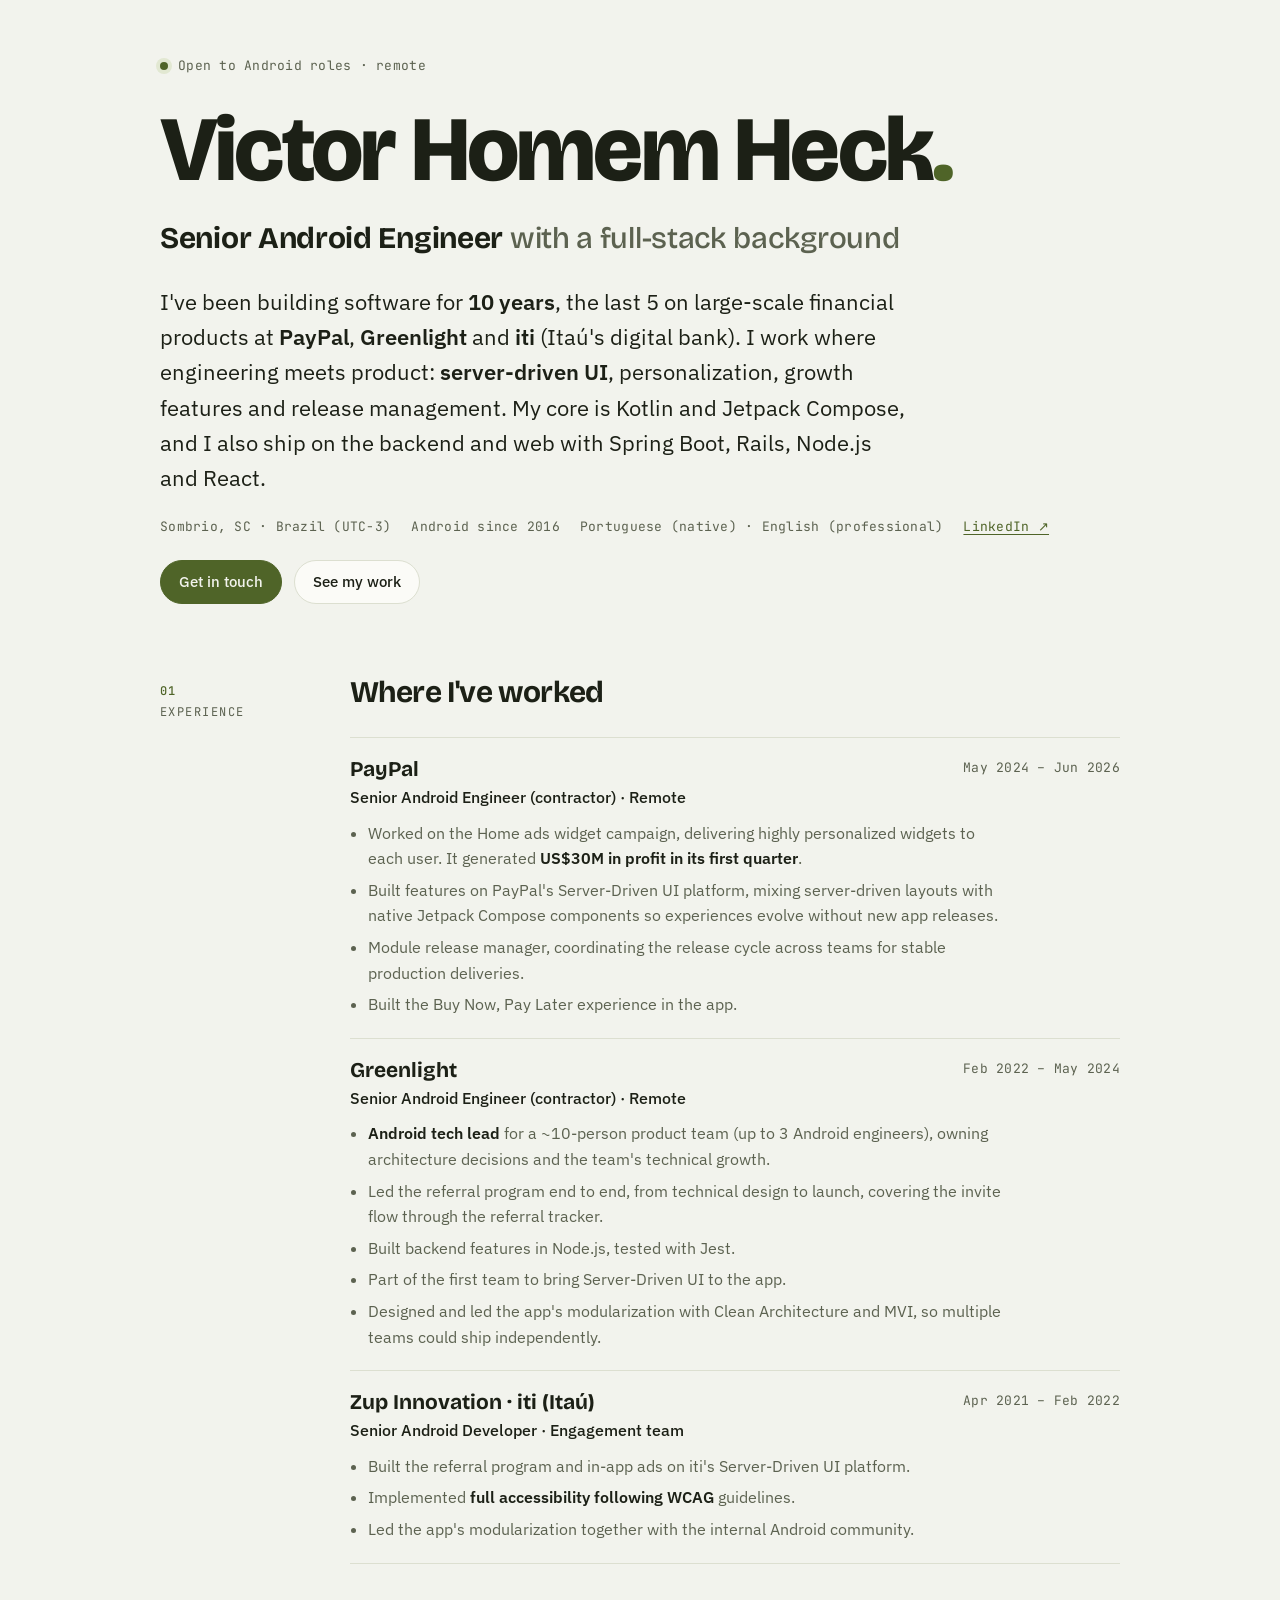
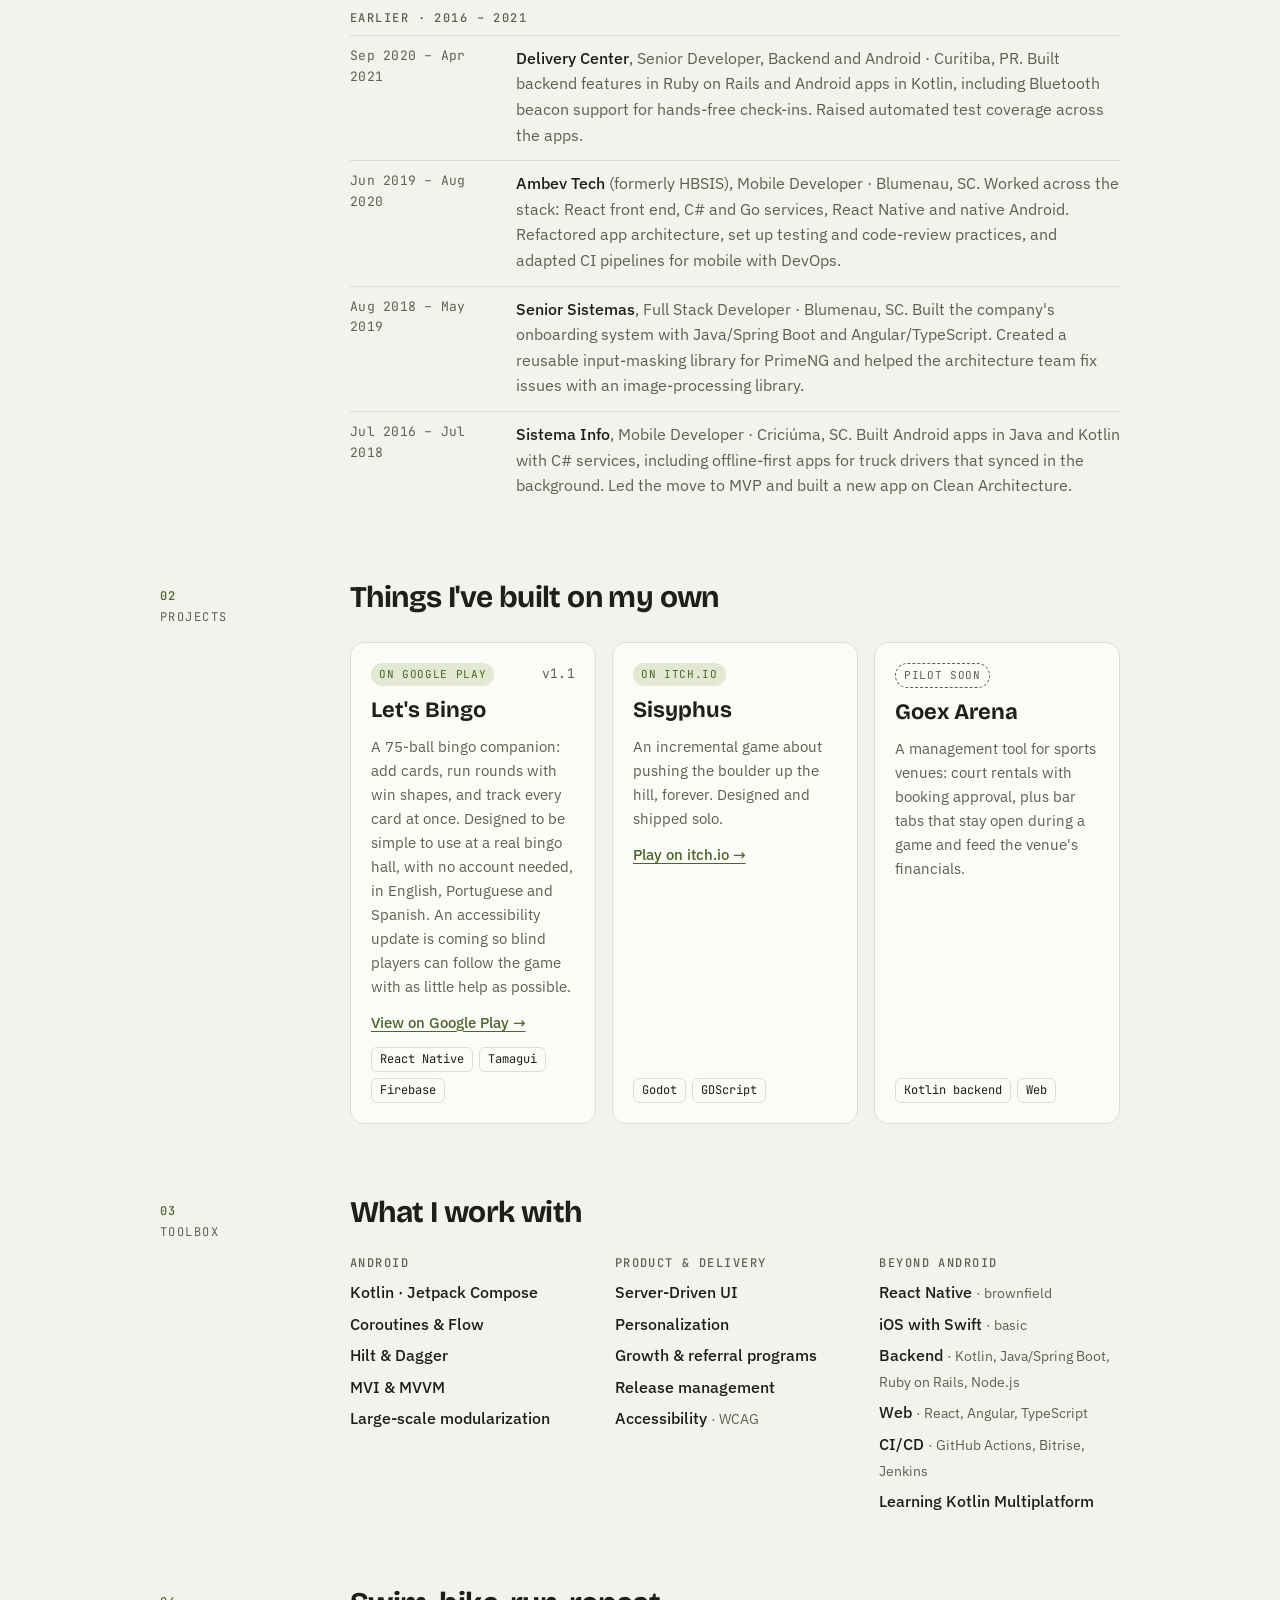
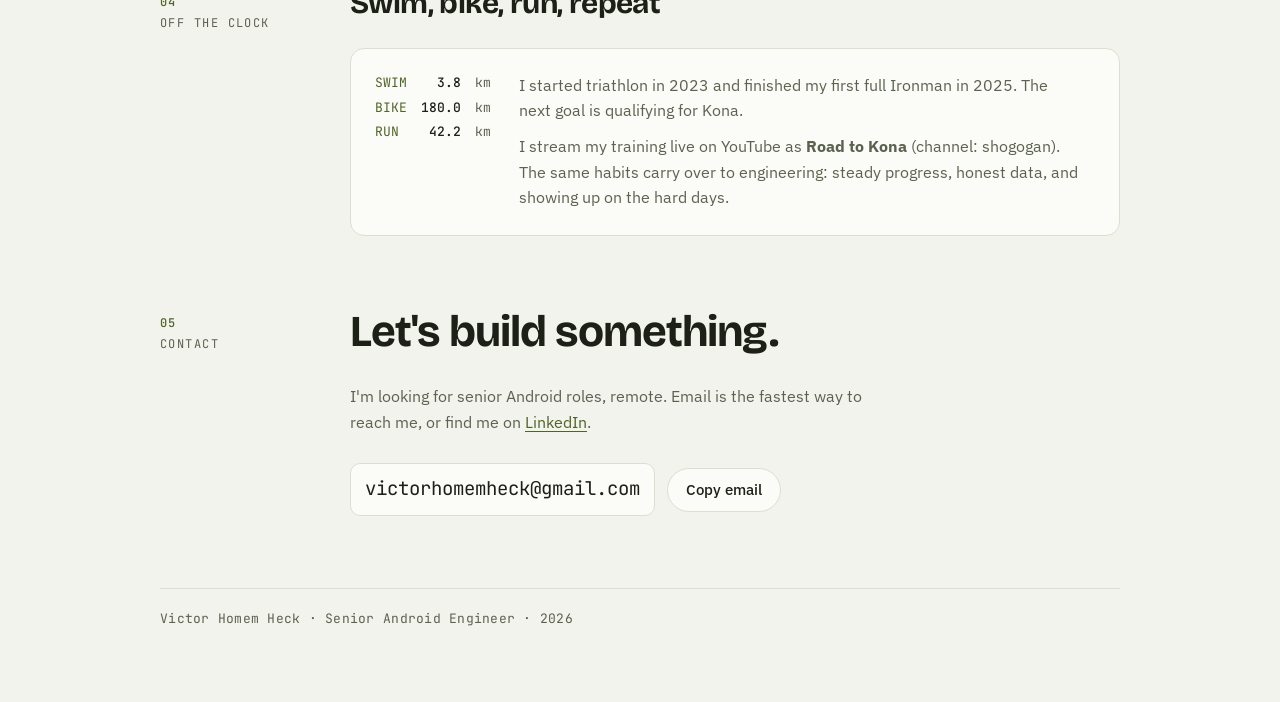
==== index.html @ 44db698e "Portfolio site: static page from the portfolio artifact, ready for Hostinger Same content and look a" ====
<!doctype html>
<html lang="en">
<head>
  <meta charset="utf-8">
  <meta name="viewport" content="width=device-width, initial-scale=1, viewport-fit=cover">
  <title>Victor Homem Heck · Senior Android Engineer</title>
  <meta name="description" content="Senior Android Engineer with a full-stack background: 10 years building software, the last 5 on large-scale financial products at PayPal, Greenlight and iti (Itaú). Kotlin, Jetpack Compose, server-driven UI.">
  <link rel="canonical" href="__SITE_URL__/">
  <meta name="theme-color" content="#f2f3ed" media="(prefers-color-scheme: light)">
  <meta name="theme-color" content="#12150e" media="(prefers-color-scheme: dark)">
  <link rel="icon" type="image/svg+xml" href="/favicon.svg">

  <meta property="og:type" content="profile">
  <meta property="og:title" content="Victor Homem Heck · Senior Android Engineer">
  <meta property="og:description" content="10 years building software, the last 5 on large-scale financial products at PayPal, Greenlight and iti. Open to remote Android roles.">
  <meta property="og:url" content="__SITE_URL__/">
  <meta property="og:image" content="__SITE_URL__/og.png">
  <meta property="og:image:width" content="1200">
  <meta property="og:image:height" content="630">
  <meta property="og:image:alt" content="Victor Homem Heck, Senior Android Engineer">
  <meta property="profile:first_name" content="Victor">
  <meta property="profile:last_name" content="Homem Heck">
  <meta name="twitter:card" content="summary_large_image">

  <link rel="preload" href="/fonts/bricolage-grotesque.woff2" as="font" type="font/woff2" crossorigin>
  <link rel="preload" href="/fonts/ibm-plex-sans.woff2" as="font" type="font/woff2" crossorigin>
  <link rel="stylesheet" href="/style.css">
  <script src="/site.js" defer></script>
  <script type="application/ld+json">
  {
    "@context": "https://schema.org",
    "@type": "Person",
    "name": "Victor Homem Heck",
    "jobTitle": "Senior Android Engineer",
    "url": "__SITE_URL__/",
    "email": "mailto:victorhomemheck@gmail.com",
    "address": { "@type": "PostalAddress", "addressLocality": "Sombrio", "addressRegion": "SC", "addressCountry": "BR" },
    "knowsLanguage": ["pt-BR", "en"],
    "knowsAbout": ["Android", "Kotlin", "Jetpack Compose", "Server-Driven UI", "Spring Boot", "Ruby on Rails", "Node.js", "React"],
    "sameAs": ["https://linkedin.com/in/victor-homem-heck", "https://shogogan.itch.io"]
  }
  </script>
</head>
<body>
<a class="skip" href="#main">Skip to content</a>
<div class="wrap">
  <header class="hero">
    <div class="tag mono"><span class="dot" aria-hidden="true"></span>Open to Android roles · remote</div>
    <h1>Victor Homem Heck<span aria-hidden="true">.</span></h1>
    <p class="subtitle">Senior Android Engineer <span>with a full-stack background</span></p>
    <p class="lede">I've been building software for <b>10 years</b>, the last 5 on large-scale financial products at <b>PayPal</b>, <b>Greenlight</b> and <b>iti</b> (Itaú's digital bank). I work where engineering meets product: <b>server-driven UI</b>, personalization, growth features and release management. My core is Kotlin and Jetpack Compose, and I also ship on the backend and web with Spring Boot, Rails, Node.js and React.</p>
    <div class="meta mono">
      <span>Sombrio, SC · Brazil (UTC−3)</span>
      <span>Android since 2016</span>
      <span>Portuguese (native) · English (professional)</span>
      <a href="https://linkedin.com/in/victor-homem-heck" rel="me noopener">LinkedIn ↗</a>
    </div>
    <div class="cta">
      <a class="btn primary" href="#contact">Get in touch</a>
      <a class="btn" href="#work">See my work</a>
    </div>
  </header>

  <main id="main" class="sections">
  <section id="experience" aria-labelledby="experience-title">
    <div class="rail mono" aria-hidden="true"><b>01</b>Experience</div>
    <div class="body">
      <h2 id="experience-title">Where I've worked</h2>
      <div class="jobs">
        <article class="job">
          <h3>PayPal</h3><span class="when mono">May 2024 – Jun 2026</span>
          <div class="role">Senior Android Engineer (contractor) · Remote</div>
          <ul>
            <li>Worked on the Home ads widget campaign, delivering highly personalized widgets to each user. It generated <b>US$30M in profit in its first quarter</b>.</li>
            <li>Built features on PayPal's Server-Driven UI platform, mixing server-driven layouts with native Jetpack Compose components so experiences evolve without new app releases.</li>
            <li>Module release manager, coordinating the release cycle across teams for stable production deliveries.</li>
            <li>Built the Buy Now, Pay Later experience in the app.</li>
          </ul>
        </article>
        <article class="job">
          <h3>Greenlight</h3><span class="when mono">Feb 2022 – May 2024</span>
          <div class="role">Senior Android Engineer (contractor) · Remote</div>
          <ul>
            <li><b>Android tech lead</b> for a ~10-person product team (up to 3 Android engineers), owning architecture decisions and the team's technical growth.</li>
            <li>Led the referral program end to end, from technical design to launch, covering the invite flow through the referral tracker.</li>
            <li>Built backend features in Node.js, tested with Jest.</li>
            <li>Part of the first team to bring Server-Driven UI to the app.</li>
            <li>Designed and led the app's modularization with Clean Architecture and MVI, so multiple teams could ship independently.</li>
          </ul>
        </article>
        <article class="job">
          <h3>Zup Innovation · iti (Itaú)</h3><span class="when mono">Apr 2021 – Feb 2022</span>
          <div class="role">Senior Android Developer · Engagement team</div>
          <ul>
            <li>Built the referral program and in-app ads on iti's Server-Driven UI platform.</li>
            <li>Implemented <b>full accessibility following WCAG</b> guidelines.</li>
            <li>Led the app's modularization together with the internal Android community.</li>
          </ul>
        </article>
      </div>
      <div class="earlier">
        <h3>Earlier · 2016 – 2021</h3>
        <div class="erow"><span class="yr mono">Sep 2020 – Apr 2021</span><span><b>Delivery Center</b>, Senior Developer, Backend and Android · Curitiba, PR. Built backend features in Ruby on Rails and Android apps in Kotlin, including Bluetooth beacon support for hands-free check-ins. Raised automated test coverage across the apps.</span></div>
        <div class="erow"><span class="yr mono">Jun 2019 – Aug 2020</span><span><b>Ambev Tech</b> (formerly HBSIS), Mobile Developer · Blumenau, SC. Worked across the stack: React front end, C# and Go services, React Native and native Android. Refactored app architecture, set up testing and code-review practices, and adapted CI pipelines for mobile with DevOps.</span></div>
        <div class="erow"><span class="yr mono">Aug 2018 – May 2019</span><span><b>Senior Sistemas</b>, Full Stack Developer · Blumenau, SC. Built the company's onboarding system with Java/Spring Boot and Angular/TypeScript. Created a reusable input-masking library for PrimeNG and helped the architecture team fix issues with an image-processing library.</span></div>
        <div class="erow"><span class="yr mono">Jul 2016 – Jul 2018</span><span><b>Sistema Info</b>, Mobile Developer · Criciúma, SC. Built Android apps in Java and Kotlin with C# services, including offline-first apps for truck drivers that synced in the background. Led the move to MVP and built a new app on Clean Architecture.</span></div>
      </div>
    </div>
  </section>

  <section id="work" aria-labelledby="work-title">
    <div class="rail mono" aria-hidden="true"><b>02</b>Projects</div>
    <div class="body">
      <h2 id="work-title">Things I've built on my own</h2>
      <div class="projects">
        <article class="proj">
          <div class="top"><span class="status">On Google Play</span><span class="mono ver">v1.1</span></div>
          <h3>Let's Bingo</h3>
          <p>A 75-ball bingo companion: add cards, run rounds with win shapes, and track every card at once. Designed to be simple to use at a real bingo hall, with no account needed, in English, Portuguese and Spanish. An accessibility update is coming so blind players can follow the game with as little help as possible.</p>
          <a class="link" href="https://play.google.com/store/apps/details?id=com.shogosoftware.letsbingo" rel="noopener">View on Google Play →</a>
          <div class="stack"><span>React Native</span><span>Tamagui</span><span>Firebase</span></div>
        </article>
        <article class="proj">
          <div class="top"><span class="status">On itch.io</span></div>
          <h3>Sisyphus</h3>
          <p>An incremental game about pushing the boulder up the hill, forever. Designed and shipped solo.</p>
          <a class="link" href="https://shogogan.itch.io/sisyphus-an-incremental-game" rel="noopener">Play on itch.io →</a>
          <div class="stack"><span>Godot</span><span>GDScript</span></div>
        </article>
        <article class="proj">
          <div class="top"><span class="status wip">Pilot soon</span></div>
          <h3>Goex Arena</h3>
          <p>A management tool for sports venues: court rentals with booking approval, plus bar tabs that stay open during a game and feed the venue's financials.</p>
          <div class="stack"><span>Kotlin backend</span><span>Web</span></div>
        </article>
      </div>
    </div>
  </section>

  <section id="skills" aria-labelledby="skills-title">
    <div class="rail mono" aria-hidden="true"><b>03</b>Toolbox</div>
    <div class="body">
      <h2 id="skills-title">What I work with</h2>
      <div class="skills">
        <div><h3>Android</h3><ul><li>Kotlin · Jetpack Compose</li><li>Coroutines &amp; Flow</li><li>Hilt &amp; Dagger</li><li>MVI &amp; MVVM</li><li>Large-scale modularization</li></ul></div>
        <div><h3>Product &amp; delivery</h3><ul><li>Server-Driven UI</li><li>Personalization</li><li>Growth &amp; referral programs</li><li>Release management</li><li>Accessibility <em>· WCAG</em></li></ul></div>
        <div><h3>Beyond Android</h3><ul><li>React Native <em>· brownfield</em></li><li>iOS with Swift <em>· basic</em></li><li>Backend <em>· Kotlin, Java/Spring Boot, Ruby on Rails, Node.js</em></li><li>Web <em>· React, Angular, TypeScript</em></li><li>CI/CD <em>· GitHub Actions, Bitrise, Jenkins</em></li><li>Learning Kotlin Multiplatform</li></ul></div>
      </div>
    </div>
  </section>

  <section id="beyond" aria-labelledby="beyond-title">
    <div class="rail mono" aria-hidden="true"><b>04</b>Off the clock</div>
    <div class="body">
      <h2 id="beyond-title">Swim, bike, run, repeat</h2>
      <div class="beyond">
        <dl class="splits" aria-label="Full Ironman distances">
          <dt>SWIM</dt><dd>3.8</dd><dd class="k">km</dd>
          <dt>BIKE</dt><dd>180.0</dd><dd class="k">km</dd>
          <dt>RUN</dt><dd>42.2</dd><dd class="k">km</dd>
        </dl>
        <div>
          <p>I started triathlon in 2023 and finished my first full Ironman in 2025. The next goal is qualifying for Kona.</p>
          <p>I stream my training live on YouTube as <b>Road to Kona</b> (channel: shogogan). The same habits carry over to engineering: steady progress, honest data, and showing up on the hard days.</p>
        </div>
      </div>
    </div>
  </section>

  <section id="contact" class="contact" aria-labelledby="contact-title">
    <div class="rail mono" aria-hidden="true"><b>05</b>Contact</div>
    <div class="body">
      <h2 id="contact-title">Let's build something.</h2>
      <p class="intro">I'm looking for senior Android roles, remote. Email is the fastest way to reach me, or find me on <a href="https://linkedin.com/in/victor-homem-heck" rel="me noopener">LinkedIn</a>.</p>
      <div class="mailrow">
        <a class="mail" id="mail" href="mailto:victorhomemheck@gmail.com">victorhomemheck@gmail.com</a>
        <button class="btn" id="copyBtn" type="button">Copy email</button>
        <span id="copyNote" class="mono" aria-live="polite"></span>
      </div>
    </div>
  </section>
  </main>

  <footer class="mono">Victor Homem Heck · Senior Android Engineer · 2026</footer>
</div>
</body>
</html>
---- style.css ----
/* Victor Homem Heck · portfolio. One narrow reading column with a left "rail" of mono labels, like a build log;
   sections are rows of rail + content. Fonts are self-hosted (fonts/), so no visitor data goes to a font CDN. */

@font-face {
  font-family: "Bricolage Grotesque";
  src: url("/fonts/bricolage-grotesque.woff2") format("woff2");
  font-weight: 200 800;
  font-display: swap;
}
@font-face {
  font-family: "IBM Plex Sans";
  src: url("/fonts/ibm-plex-sans.woff2") format("woff2");
  font-weight: 100 700;
  font-display: swap;
}
@font-face {
  font-family: "JetBrains Mono";
  src: url("/fonts/jetbrains-mono.woff2") format("woff2");
  font-weight: 100 800;
  font-display: swap;
}

:root {
  --bg: #f2f3ed; --surface: #fbfbf7; --fg: #1c2016; --muted: #5c6250; --line: #dcdfd0;
  --accent: #4f6428; --accent-soft: #e2e8d2;
  --display: "Bricolage Grotesque", ui-sans-serif, system-ui, sans-serif;
  --body: "IBM Plex Sans", ui-sans-serif, system-ui, sans-serif;
  --mono: "JetBrains Mono", ui-monospace, SFMono-Regular, Menlo, monospace;
  color-scheme: light;
}
@media (prefers-color-scheme: dark) {
  :root:not([data-theme="light"]) {
    --bg: #12150e; --surface: #1a1e15; --fg: #e7e9de; --muted: #9fa58f; --line: #2b3123;
    --accent: #a8bd6c; --accent-soft: #29321b; color-scheme: dark;
  }
}
:root[data-theme="dark"] {
  --bg: #12150e; --surface: #1a1e15; --fg: #e7e9de; --muted: #9fa58f; --line: #2b3123;
  --accent: #a8bd6c; --accent-soft: #29321b; color-scheme: dark;
}

*, *::before, *::after { box-sizing: border-box; }
html { scroll-behavior: smooth; }
@media (prefers-reduced-motion: reduce) { html { scroll-behavior: auto; } }

body {
  margin: 0;
  background: var(--bg); color: var(--fg); font-family: var(--body); font-size: 16px; line-height: 1.6;
  padding-left: max(16px, env(safe-area-inset-left, 0px)); padding-right: max(16px, env(safe-area-inset-right, 0px));
  -webkit-text-size-adjust: 100%;
}
.wrap { max-width: 960px; margin: 0 auto; padding-block: 56px 72px; display: flex; flex-direction: column; gap: 72px; }
.sections { display: flex; flex-direction: column; gap: 72px; }
a { color: var(--accent); text-underline-offset: 3px; }
a:focus-visible, button:focus-visible { outline: 2px solid var(--accent); outline-offset: 3px; border-radius: 4px; }
h1, h2, h3 { font-family: var(--display); text-wrap: balance; margin: 0; line-height: 1.1; }
p { margin: 0; }
.mono { font-family: var(--mono); font-size: 13px; letter-spacing: .02em; }
.skip { position: absolute; left: -9999px; }
.skip:focus { left: 16px; top: 16px; padding: 8px 12px; background: var(--surface); border: 1px solid var(--line); border-radius: 8px; z-index: 1; }

/* hero */
.hero { display: flex; flex-direction: column; gap: 22px; }
.tag { display: inline-flex; align-items: center; gap: 10px; color: var(--muted); }
.tag .dot { width: 8px; height: 8px; border-radius: 50%; background: var(--accent); box-shadow: 0 0 0 4px var(--accent-soft); }
.hero h1 { font-size: clamp(44px, 8.5vw, 92px); font-weight: 800; letter-spacing: -.03em; }
.hero h1 span { color: var(--accent); }
.lede { font-size: clamp(18px, 2.2vw, 22px); max-width: 34em; color: var(--fg); }
.lede b { font-weight: 600; }
.subtitle { font-family: var(--display); font-size: clamp(22px, 3.2vw, 30px); font-weight: 700; letter-spacing: -.01em; margin-top: -8px; }
.subtitle span { color: var(--muted); font-weight: 500; }
.meta { display: flex; flex-wrap: wrap; gap: 8px 20px; color: var(--muted); }
.cta { display: flex; flex-wrap: wrap; gap: 12px; }
.btn {
  font: 500 15px var(--body); display: inline-flex; align-items: center; gap: 8px; padding: 11px 18px; border-radius: 999px;
  border: 1px solid var(--line); background: var(--surface); color: var(--fg); text-decoration: none; cursor: pointer; min-height: 44px;
}
.btn.primary { background: var(--accent); border-color: var(--accent); color: var(--bg); }
.btn:hover { border-color: var(--accent); }

/* sections */
section { display: grid; grid-template-columns: 150px minmax(0, 1fr); gap: 24px 40px; scroll-margin-top: 24px; }
.rail { padding-top: 6px; color: var(--muted); text-transform: uppercase; letter-spacing: .12em; font-size: 12px; }
.rail b { display: block; color: var(--accent); font-weight: 500; margin-bottom: 2px; }
.body { display: flex; flex-direction: column; gap: 28px; min-width: 0; }
h2 { font-size: 30px; font-weight: 700; letter-spacing: -.02em; }

/* experience */
.jobs { display: flex; flex-direction: column; }
.job { display: grid; grid-template-columns: minmax(0, 1fr) auto; gap: 4px 16px; padding-block: 20px; border-top: 1px solid var(--line); }
.job:last-child { border-bottom: 1px solid var(--line); }
.job h3 { font-size: 21px; font-weight: 700; }
.job .when { color: var(--muted); text-align: right; white-space: nowrap; }
.job .role { grid-column: 1 / -1; font-weight: 500; }
.job ul { grid-column: 1 / -1; margin: 6px 0 0; padding-left: 18px; color: var(--muted); max-width: 66ch; display: flex; flex-direction: column; gap: 6px; }
.job ul b { color: var(--fg); font-weight: 600; }
.earlier { display: flex; flex-direction: column; gap: 2px; padding-top: 20px; }
.earlier h3 { font-family: var(--mono); font-size: 12px; font-weight: 500; text-transform: uppercase; letter-spacing: .12em; color: var(--muted); margin-bottom: 8px; }
.erow { display: grid; grid-template-columns: 150px minmax(0, 1fr); gap: 16px; padding-block: 10px; border-top: 1px solid var(--line); }
.erow .yr { color: var(--muted); }
.erow span:last-child { color: var(--muted); max-width: 66ch; }
.erow b { color: var(--fg); font-weight: 500; }
@media (max-width: 520px) {
  .erow { grid-template-columns: minmax(0, 1fr); gap: 0; }
  .job { grid-template-columns: minmax(0, 1fr); }
  .job .when { text-align: left; }
}

/* projects */
.projects { display: grid; grid-template-columns: repeat(3, minmax(0, 1fr)); gap: 16px; }
.proj { background: var(--surface); border: 1px solid var(--line); border-radius: 14px; padding: 20px; display: flex; flex-direction: column; gap: 12px; }
.proj .top { display: flex; justify-content: space-between; align-items: center; gap: 8px; }
.proj .ver { color: var(--muted); }
.status { font-family: var(--mono); font-size: 11px; letter-spacing: .06em; text-transform: uppercase; padding: 3px 8px; border-radius: 999px; background: var(--accent-soft); color: var(--accent); }
.status.wip { background: transparent; border: 1px dashed var(--muted); color: var(--muted); }
.proj h3 { font-size: 22px; font-weight: 700; }
.proj p { color: var(--muted); font-size: 15px; }
.stack { display: flex; flex-wrap: wrap; gap: 6px; margin-top: auto; }
.stack span { font-family: var(--mono); font-size: 12px; padding: 2px 8px; border: 1px solid var(--line); border-radius: 6px; color: var(--fg); }
.proj a.link { font-weight: 500; font-size: 15px; }

/* skills */
.skills { display: grid; grid-template-columns: repeat(3, minmax(0, 1fr)); gap: 24px; }
.skills h3 { font-family: var(--mono); font-size: 12px; font-weight: 500; text-transform: uppercase; letter-spacing: .12em; color: var(--muted); margin-bottom: 10px; }
.skills ul { list-style: none; margin: 0; padding: 0; display: flex; flex-direction: column; gap: 6px; }
.skills li { font-weight: 500; }
.skills li em { font-style: normal; color: var(--muted); font-weight: 400; font-size: 14px; }

/* off the clock */
.beyond { display: grid; grid-template-columns: auto minmax(0, 1fr); gap: 28px; align-items: start; background: var(--surface); border: 1px solid var(--line); border-radius: 14px; padding: 24px; }
.splits { display: grid; grid-template-columns: repeat(3, auto); gap: 4px 14px; margin: 0; font-family: var(--mono); font-size: 13px; font-variant-numeric: tabular-nums; }
.splits dt { color: var(--accent); }
.splits dd { margin: 0; font-weight: 500; text-align: right; }
.splits .k { color: var(--muted); font-weight: 400; text-align: left; }
.beyond p { color: var(--muted); max-width: 56ch; }
.beyond p + p { margin-top: 10px; }

/* contact */
.contact h2 { font-size: clamp(30px, 5vw, 44px); }
.contact .intro { color: var(--muted); max-width: 52ch; }
.mailrow { display: flex; flex-wrap: wrap; align-items: center; gap: 12px; }
.mail { font-family: var(--mono); font-size: clamp(15px, 2.4vw, 19px); padding: 10px 14px; border: 1px solid var(--line); border-radius: 10px; background: var(--surface); user-select: all; overflow-wrap: anywhere; color: var(--fg); text-decoration: none; }
#copyNote { color: var(--muted); }
footer { color: var(--muted); border-top: 1px solid var(--line); padding-top: 20px; }

@media (max-width: 820px) {
  .projects, .skills { grid-template-columns: minmax(0, 1fr); }
  section { grid-template-columns: minmax(0, 1fr); gap: 12px; }
  .rail b { display: inline; margin-right: 8px; }
  .beyond { grid-template-columns: minmax(0, 1fr); }
}
@media (prefers-reduced-motion: no-preference) {
  .tag .dot { animation: pulse 2.4s ease-in-out infinite; }
  @keyframes pulse { 50% { box-shadow: 0 0 0 8px transparent; } }
}

/* 404 */
.notfound { min-height: 70vh; justify-content: center; }
.notfound h1 { font-size: clamp(40px, 7vw, 72px); font-weight: 800; letter-spacing: -.03em; }
.accent { color: var(--accent); }
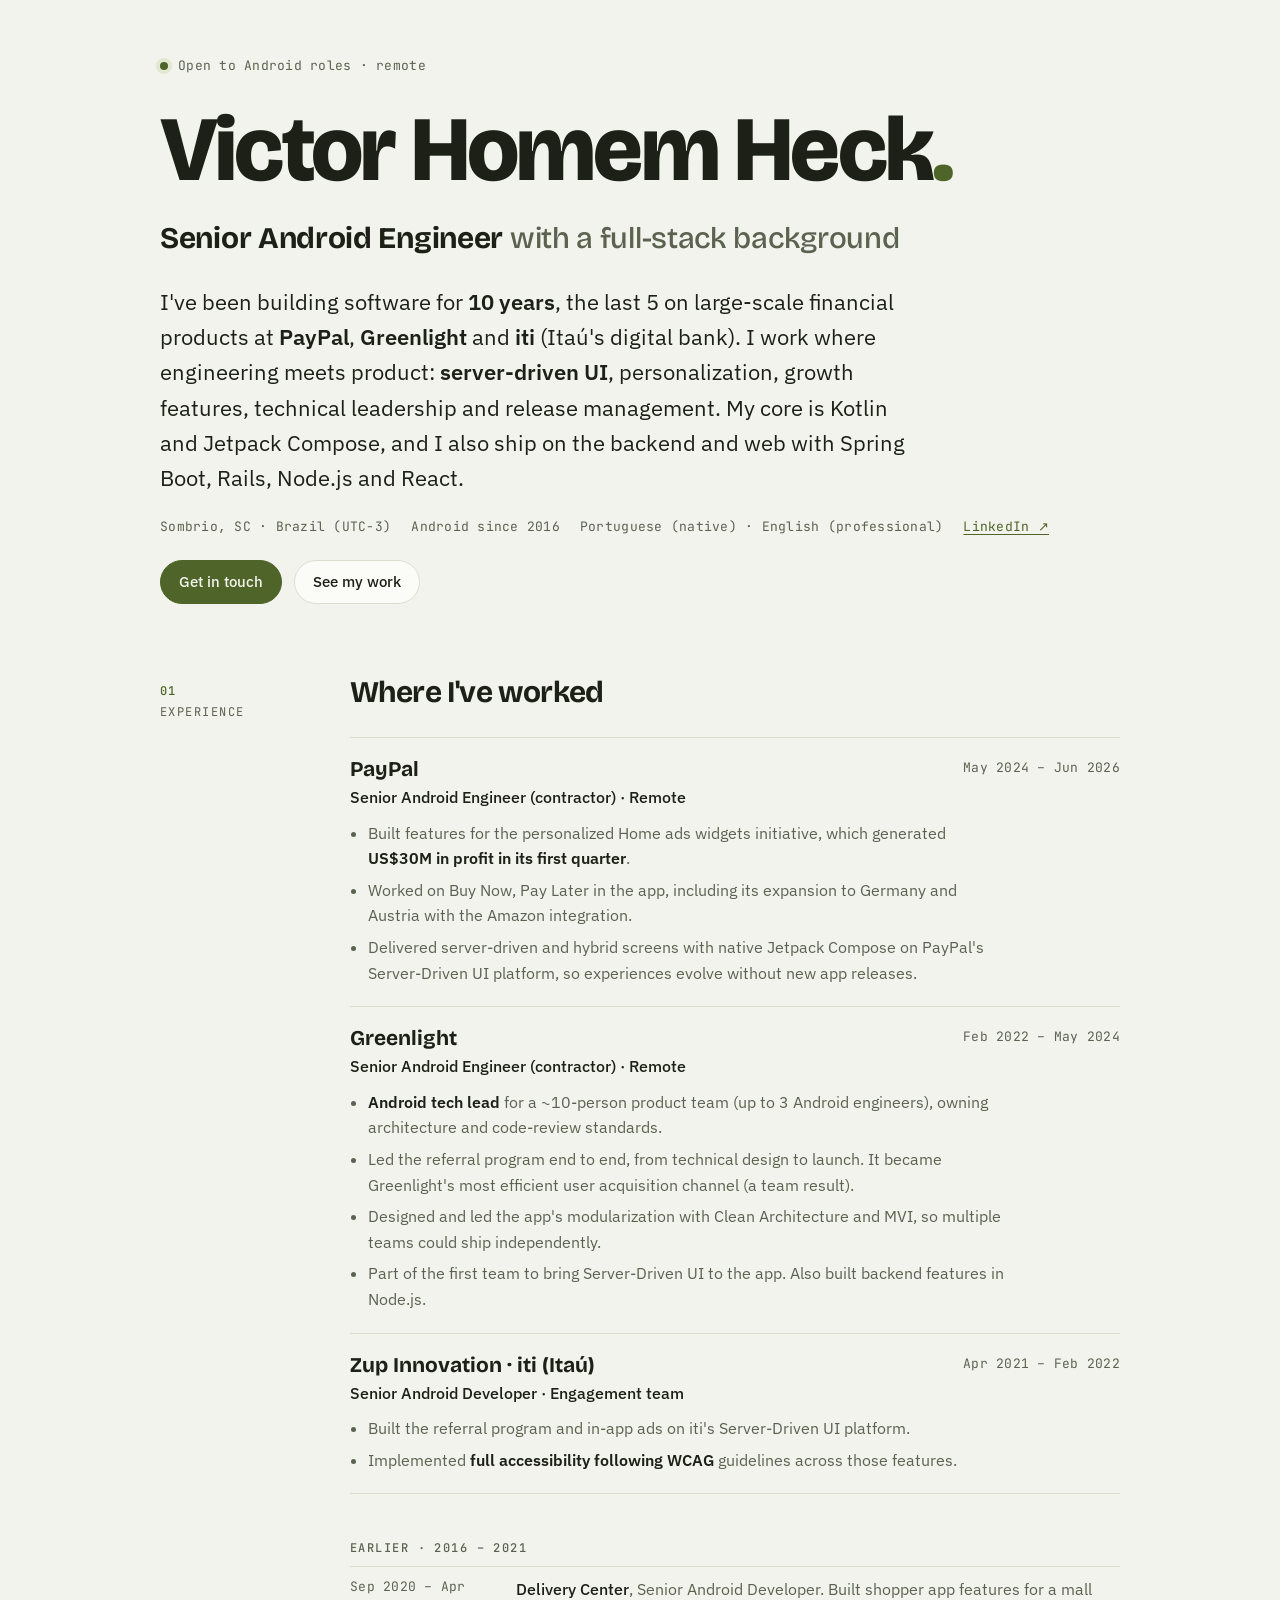
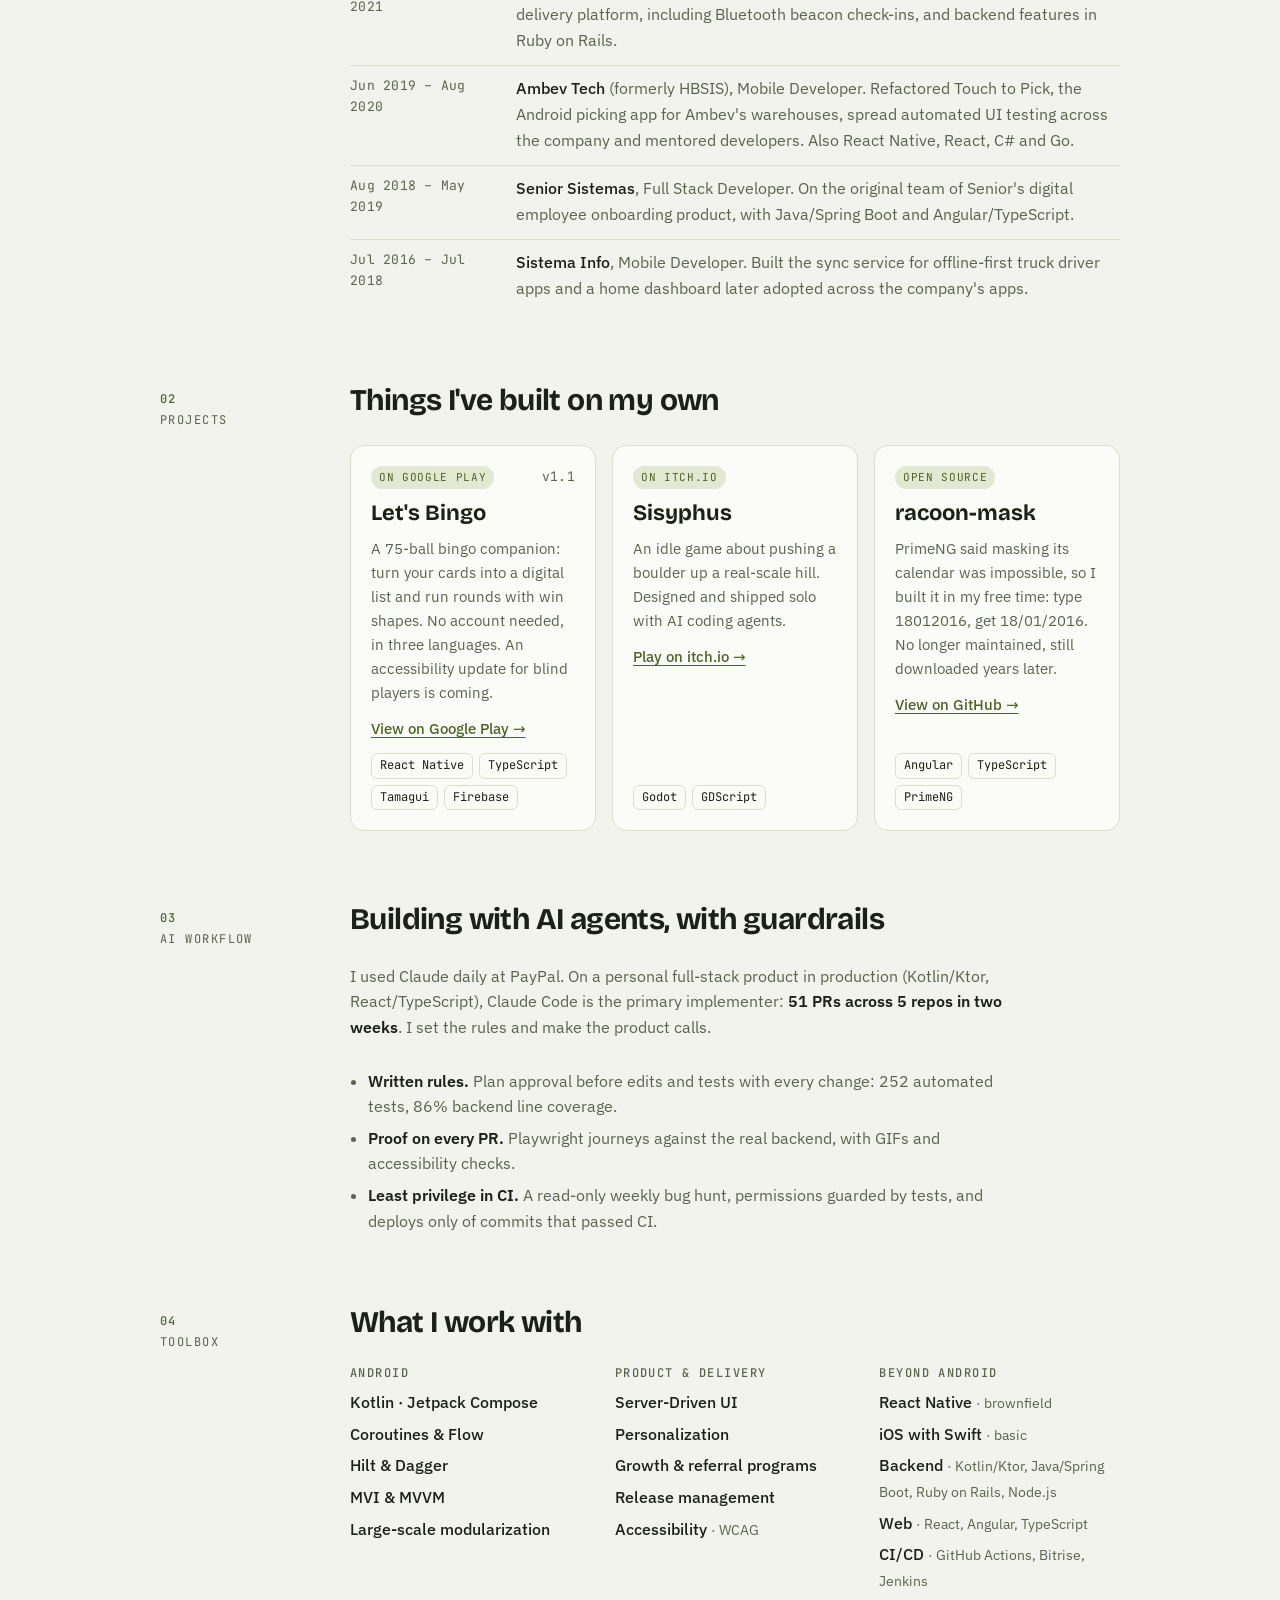
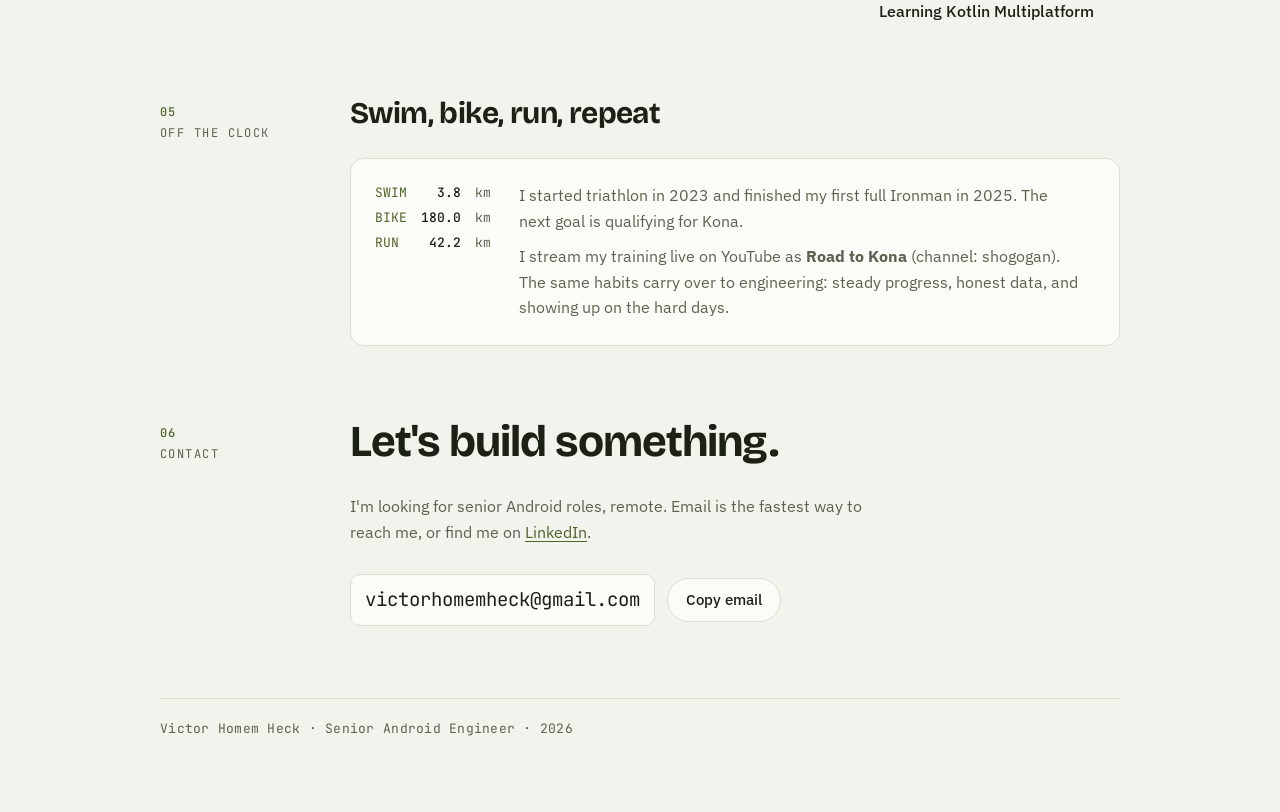
==== commit 2b9a6053: "Align the portfolio with the master resume Correct claims to match the resume, replace the unrelease" ====
--- a/index.html
+++ b/index.html
@@ -5,7 +5,7 @@
   <meta name="viewport" content="width=device-width, initial-scale=1, viewport-fit=cover">
   <title>Victor Homem Heck · Senior Android Engineer</title>
   <meta name="description" content="Senior Android Engineer with a full-stack background: 10 years building software, the last 5 on large-scale financial products at PayPal, Greenlight and iti (Itaú). Kotlin, Jetpack Compose, server-driven UI.">
-  <link rel="canonical" href="__SITE_URL__/">
+  <link rel="canonical" href="https://shogosoftware.com.br/">
   <meta name="theme-color" content="#f2f3ed" media="(prefers-color-scheme: light)">
   <meta name="theme-color" content="#12150e" media="(prefers-color-scheme: dark)">
   <link rel="icon" type="image/svg+xml" href="/favicon.svg">
@@ -13,8 +13,8 @@
   <meta property="og:type" content="profile">
   <meta property="og:title" content="Victor Homem Heck · Senior Android Engineer">
   <meta property="og:description" content="10 years building software, the last 5 on large-scale financial products at PayPal, Greenlight and iti. Open to remote Android roles.">
-  <meta property="og:url" content="__SITE_URL__/">
-  <meta property="og:image" content="__SITE_URL__/og.png">
+  <meta property="og:url" content="https://shogosoftware.com.br/">
+  <meta property="og:image" content="https://shogosoftware.com.br/og.png">
   <meta property="og:image:width" content="1200">
   <meta property="og:image:height" content="630">
   <meta property="og:image:alt" content="Victor Homem Heck, Senior Android Engineer">
@@ -32,11 +32,11 @@
     "@type": "Person",
     "name": "Victor Homem Heck",
     "jobTitle": "Senior Android Engineer",
-    "url": "__SITE_URL__/",
+    "url": "https://shogosoftware.com.br/",
     "email": "mailto:victorhomemheck@gmail.com",
     "address": { "@type": "PostalAddress", "addressLocality": "Sombrio", "addressRegion": "SC", "addressCountry": "BR" },
     "knowsLanguage": ["pt-BR", "en"],
-    "knowsAbout": ["Android", "Kotlin", "Jetpack Compose", "Server-Driven UI", "Spring Boot", "Ruby on Rails", "Node.js", "React"],
+    "knowsAbout": ["Android", "Kotlin", "Jetpack Compose", "Server-Driven UI", "Spring Boot", "Ruby on Rails", "Node.js", "React", "AI-assisted development"],
     "sameAs": ["https://linkedin.com/in/victor-homem-heck", "https://shogogan.itch.io"]
   }
   </script>
@@ -48,7 +48,7 @@
     <div class="tag mono"><span class="dot" aria-hidden="true"></span>Open to Android roles · remote</div>
     <h1>Victor Homem Heck<span aria-hidden="true">.</span></h1>
     <p class="subtitle">Senior Android Engineer <span>with a full-stack background</span></p>
-    <p class="lede">I've been building software for <b>10 years</b>, the last 5 on large-scale financial products at <b>PayPal</b>, <b>Greenlight</b> and <b>iti</b> (Itaú's digital bank). I work where engineering meets product: <b>server-driven UI</b>, personalization, growth features and release management. My core is Kotlin and Jetpack Compose, and I also ship on the backend and web with Spring Boot, Rails, Node.js and React.</p>
+    <p class="lede">I've been building software for <b>10 years</b>, the last 5 on large-scale financial products at <b>PayPal</b>, <b>Greenlight</b> and <b>iti</b> (Itaú's digital bank). I work where engineering meets product: <b>server-driven UI</b>, personalization, growth features, technical leadership and release management. My core is Kotlin and Jetpack Compose, and I also ship on the backend and web with Spring Boot, Rails, Node.js and React.</p>
     <div class="meta mono">
       <span>Sombrio, SC · Brazil (UTC−3)</span>
       <span>Android since 2016</span>
@@ -71,21 +71,19 @@
           <h3>PayPal</h3><span class="when mono">May 2024 – Jun 2026</span>
           <div class="role">Senior Android Engineer (contractor) · Remote</div>
           <ul>
-            <li>Worked on the Home ads widget campaign, delivering highly personalized widgets to each user. It generated <b>US$30M in profit in its first quarter</b>.</li>
-            <li>Built features on PayPal's Server-Driven UI platform, mixing server-driven layouts with native Jetpack Compose components so experiences evolve without new app releases.</li>
-            <li>Module release manager, coordinating the release cycle across teams for stable production deliveries.</li>
-            <li>Built the Buy Now, Pay Later experience in the app.</li>
+            <li>Built features for the personalized Home ads widgets initiative, which generated <b>US$30M in profit in its first quarter</b>.</li>
+            <li>Worked on Buy Now, Pay Later in the app, including its expansion to Germany and Austria with the Amazon integration.</li>
+            <li>Delivered server-driven and hybrid screens with native Jetpack Compose on PayPal's Server-Driven UI platform, so experiences evolve without new app releases.</li>
           </ul>
         </article>
         <article class="job">
           <h3>Greenlight</h3><span class="when mono">Feb 2022 – May 2024</span>
           <div class="role">Senior Android Engineer (contractor) · Remote</div>
           <ul>
-            <li><b>Android tech lead</b> for a ~10-person product team (up to 3 Android engineers), owning architecture decisions and the team's technical growth.</li>
-            <li>Led the referral program end to end, from technical design to launch, covering the invite flow through the referral tracker.</li>
-            <li>Built backend features in Node.js, tested with Jest.</li>
-            <li>Part of the first team to bring Server-Driven UI to the app.</li>
+            <li><b>Android tech lead</b> for a ~10-person product team (up to 3 Android engineers), owning architecture and code-review standards.</li>
+            <li>Led the referral program end to end, from technical design to launch. It became Greenlight's most efficient user acquisition channel (a team result).</li>
             <li>Designed and led the app's modularization with Clean Architecture and MVI, so multiple teams could ship independently.</li>
+            <li>Part of the first team to bring Server-Driven UI to the app. Also built backend features in Node.js.</li>
           </ul>
         </article>
         <article class="job">
@@ -93,17 +91,16 @@
           <div class="role">Senior Android Developer · Engagement team</div>
           <ul>
             <li>Built the referral program and in-app ads on iti's Server-Driven UI platform.</li>
-            <li>Implemented <b>full accessibility following WCAG</b> guidelines.</li>
-            <li>Led the app's modularization together with the internal Android community.</li>
+            <li>Implemented <b>full accessibility following WCAG</b> guidelines across those features.</li>
           </ul>
         </article>
       </div>
       <div class="earlier">
         <h3>Earlier · 2016 – 2021</h3>
-        <div class="erow"><span class="yr mono">Sep 2020 – Apr 2021</span><span><b>Delivery Center</b>, Senior Developer, Backend and Android · Curitiba, PR. Built backend features in Ruby on Rails and Android apps in Kotlin, including Bluetooth beacon support for hands-free check-ins. Raised automated test coverage across the apps.</span></div>
-        <div class="erow"><span class="yr mono">Jun 2019 – Aug 2020</span><span><b>Ambev Tech</b> (formerly HBSIS), Mobile Developer · Blumenau, SC. Worked across the stack: React front end, C# and Go services, React Native and native Android. Refactored app architecture, set up testing and code-review practices, and adapted CI pipelines for mobile with DevOps.</span></div>
-        <div class="erow"><span class="yr mono">Aug 2018 – May 2019</span><span><b>Senior Sistemas</b>, Full Stack Developer · Blumenau, SC. Built the company's onboarding system with Java/Spring Boot and Angular/TypeScript. Created a reusable input-masking library for PrimeNG and helped the architecture team fix issues with an image-processing library.</span></div>
-        <div class="erow"><span class="yr mono">Jul 2016 – Jul 2018</span><span><b>Sistema Info</b>, Mobile Developer · Criciúma, SC. Built Android apps in Java and Kotlin with C# services, including offline-first apps for truck drivers that synced in the background. Led the move to MVP and built a new app on Clean Architecture.</span></div>
+        <div class="erow"><span class="yr mono">Sep 2020 – Apr 2021</span><span><b>Delivery Center</b>, Senior Android Developer. Built shopper app features for a mall delivery platform, including Bluetooth beacon check-ins, and backend features in Ruby on Rails.</span></div>
+        <div class="erow"><span class="yr mono">Jun 2019 – Aug 2020</span><span><b>Ambev Tech</b> (formerly HBSIS), Mobile Developer. Refactored Touch to Pick, the Android picking app for Ambev's warehouses, spread automated UI testing across the company and mentored developers. Also React Native, React, C# and Go.</span></div>
+        <div class="erow"><span class="yr mono">Aug 2018 – May 2019</span><span><b>Senior Sistemas</b>, Full Stack Developer. On the original team of Senior's digital employee onboarding product, with Java/Spring Boot and Angular/TypeScript.</span></div>
+        <div class="erow"><span class="yr mono">Jul 2016 – Jul 2018</span><span><b>Sistema Info</b>, Mobile Developer. Built the sync service for offline-first truck driver apps and a home dashboard later adopted across the company's apps.</span></div>
       </div>
     </div>
   </section>
@@ -116,41 +113,55 @@
         <article class="proj">
           <div class="top"><span class="status">On Google Play</span><span class="mono ver">v1.1</span></div>
           <h3>Let's Bingo</h3>
-          <p>A 75-ball bingo companion: add cards, run rounds with win shapes, and track every card at once. Designed to be simple to use at a real bingo hall, with no account needed, in English, Portuguese and Spanish. An accessibility update is coming so blind players can follow the game with as little help as possible.</p>
+          <p>A 75-ball bingo companion: turn your cards into a digital list and run rounds with win shapes. No account needed, in three languages. An accessibility update for blind players is coming.</p>
           <a class="link" href="https://play.google.com/store/apps/details?id=com.shogosoftware.letsbingo" rel="noopener">View on Google Play →</a>
-          <div class="stack"><span>React Native</span><span>Tamagui</span><span>Firebase</span></div>
+          <div class="stack"><span>React Native</span><span>TypeScript</span><span>Tamagui</span><span>Firebase</span></div>
         </article>
         <article class="proj">
           <div class="top"><span class="status">On itch.io</span></div>
           <h3>Sisyphus</h3>
-          <p>An incremental game about pushing the boulder up the hill, forever. Designed and shipped solo.</p>
+          <p>An idle game about pushing a boulder up a real-scale hill. Designed and shipped solo with AI coding agents.</p>
           <a class="link" href="https://shogogan.itch.io/sisyphus-an-incremental-game" rel="noopener">Play on itch.io →</a>
           <div class="stack"><span>Godot</span><span>GDScript</span></div>
         </article>
         <article class="proj">
-          <div class="top"><span class="status wip">Pilot soon</span></div>
-          <h3>Goex Arena</h3>
-          <p>A management tool for sports venues: court rentals with booking approval, plus bar tabs that stay open during a game and feed the venue's financials.</p>
-          <div class="stack"><span>Kotlin backend</span><span>Web</span></div>
+          <div class="top"><span class="status">Open source</span></div>
+          <h3>racoon-mask</h3>
+          <p>PrimeNG said masking its calendar was impossible, so I built it in my free time: type 18012016, get 18/01/2016. No longer maintained, still downloaded years later.</p>
+          <a class="link" href="https://github.com/shogogan/racoon-mask" rel="noopener">View on GitHub →</a>
+          <div class="stack"><span>Angular</span><span>TypeScript</span><span>PrimeNG</span></div>
         </article>
       </div>
     </div>
   </section>
 
+  <section id="ai" aria-labelledby="ai-title">
+    <div class="rail mono" aria-hidden="true"><b>03</b>AI workflow</div>
+    <div class="body">
+      <h2 id="ai-title">Building with AI agents, with guardrails</h2>
+      <p class="intro">I used Claude daily at PayPal. On a personal full-stack product in production (Kotlin/Ktor, React/TypeScript), Claude Code is the primary implementer: <b>51 PRs across 5 repos in two weeks</b>. I set the rules and make the product calls.</p>
+      <ul class="points">
+        <li><b>Written rules.</b> Plan approval before edits and tests with every change: 252 automated tests, 86% backend line coverage.</li>
+        <li><b>Proof on every PR.</b> Playwright journeys against the real backend, with GIFs and accessibility checks.</li>
+        <li><b>Least privilege in CI.</b> A read-only weekly bug hunt, permissions guarded by tests, and deploys only of commits that passed CI.</li>
+      </ul>
+    </div>
+  </section>
+
   <section id="skills" aria-labelledby="skills-title">
-    <div class="rail mono" aria-hidden="true"><b>03</b>Toolbox</div>
+    <div class="rail mono" aria-hidden="true"><b>04</b>Toolbox</div>
     <div class="body">
       <h2 id="skills-title">What I work with</h2>
       <div class="skills">
         <div><h3>Android</h3><ul><li>Kotlin · Jetpack Compose</li><li>Coroutines &amp; Flow</li><li>Hilt &amp; Dagger</li><li>MVI &amp; MVVM</li><li>Large-scale modularization</li></ul></div>
         <div><h3>Product &amp; delivery</h3><ul><li>Server-Driven UI</li><li>Personalization</li><li>Growth &amp; referral programs</li><li>Release management</li><li>Accessibility <em>· WCAG</em></li></ul></div>
-        <div><h3>Beyond Android</h3><ul><li>React Native <em>· brownfield</em></li><li>iOS with Swift <em>· basic</em></li><li>Backend <em>· Kotlin, Java/Spring Boot, Ruby on Rails, Node.js</em></li><li>Web <em>· React, Angular, TypeScript</em></li><li>CI/CD <em>· GitHub Actions, Bitrise, Jenkins</em></li><li>Learning Kotlin Multiplatform</li></ul></div>
+        <div><h3>Beyond Android</h3><ul><li>React Native <em>· brownfield</em></li><li>iOS with Swift <em>· basic</em></li><li>Backend <em>· Kotlin/Ktor, Java/Spring Boot, Ruby on Rails, Node.js</em></li><li>Web <em>· React, Angular, TypeScript</em></li><li>CI/CD <em>· GitHub Actions, Bitrise, Jenkins</em></li><li>Learning Kotlin Multiplatform</li></ul></div>
       </div>
     </div>
   </section>
 
   <section id="beyond" aria-labelledby="beyond-title">
-    <div class="rail mono" aria-hidden="true"><b>04</b>Off the clock</div>
+    <div class="rail mono" aria-hidden="true"><b>05</b>Off the clock</div>
     <div class="body">
       <h2 id="beyond-title">Swim, bike, run, repeat</h2>
       <div class="beyond">
@@ -168,7 +179,7 @@
   </section>
 
   <section id="contact" class="contact" aria-labelledby="contact-title">
-    <div class="rail mono" aria-hidden="true"><b>05</b>Contact</div>
+    <div class="rail mono" aria-hidden="true"><b>06</b>Contact</div>
     <div class="body">
       <h2 id="contact-title">Let's build something.</h2>
       <p class="intro">I'm looking for senior Android roles, remote. Email is the fastest way to reach me, or find me on <a href="https://linkedin.com/in/victor-homem-heck" rel="me noopener">LinkedIn</a>.</p>
--- a/style.css
+++ b/style.css
@@ -119,6 +119,11 @@
 .stack span { font-family: var(--mono); font-size: 12px; padding: 2px 8px; border: 1px solid var(--line); border-radius: 6px; color: var(--fg); }
 .proj a.link { font-weight: 500; font-size: 15px; }
 
+/* AI workflow */
+#ai .intro { color: var(--muted); max-width: 66ch; }
+#ai .intro b, .points b { color: var(--fg); font-weight: 600; }
+.points { margin: 0; padding-left: 18px; color: var(--muted); max-width: 66ch; display: flex; flex-direction: column; gap: 6px; }
+
 /* skills */
 .skills { display: grid; grid-template-columns: repeat(3, minmax(0, 1fr)); gap: 24px; }
 .skills h3 { font-family: var(--mono); font-size: 12px; font-weight: 500; text-transform: uppercase; letter-spacing: .12em; color: var(--muted); margin-bottom: 10px; }
